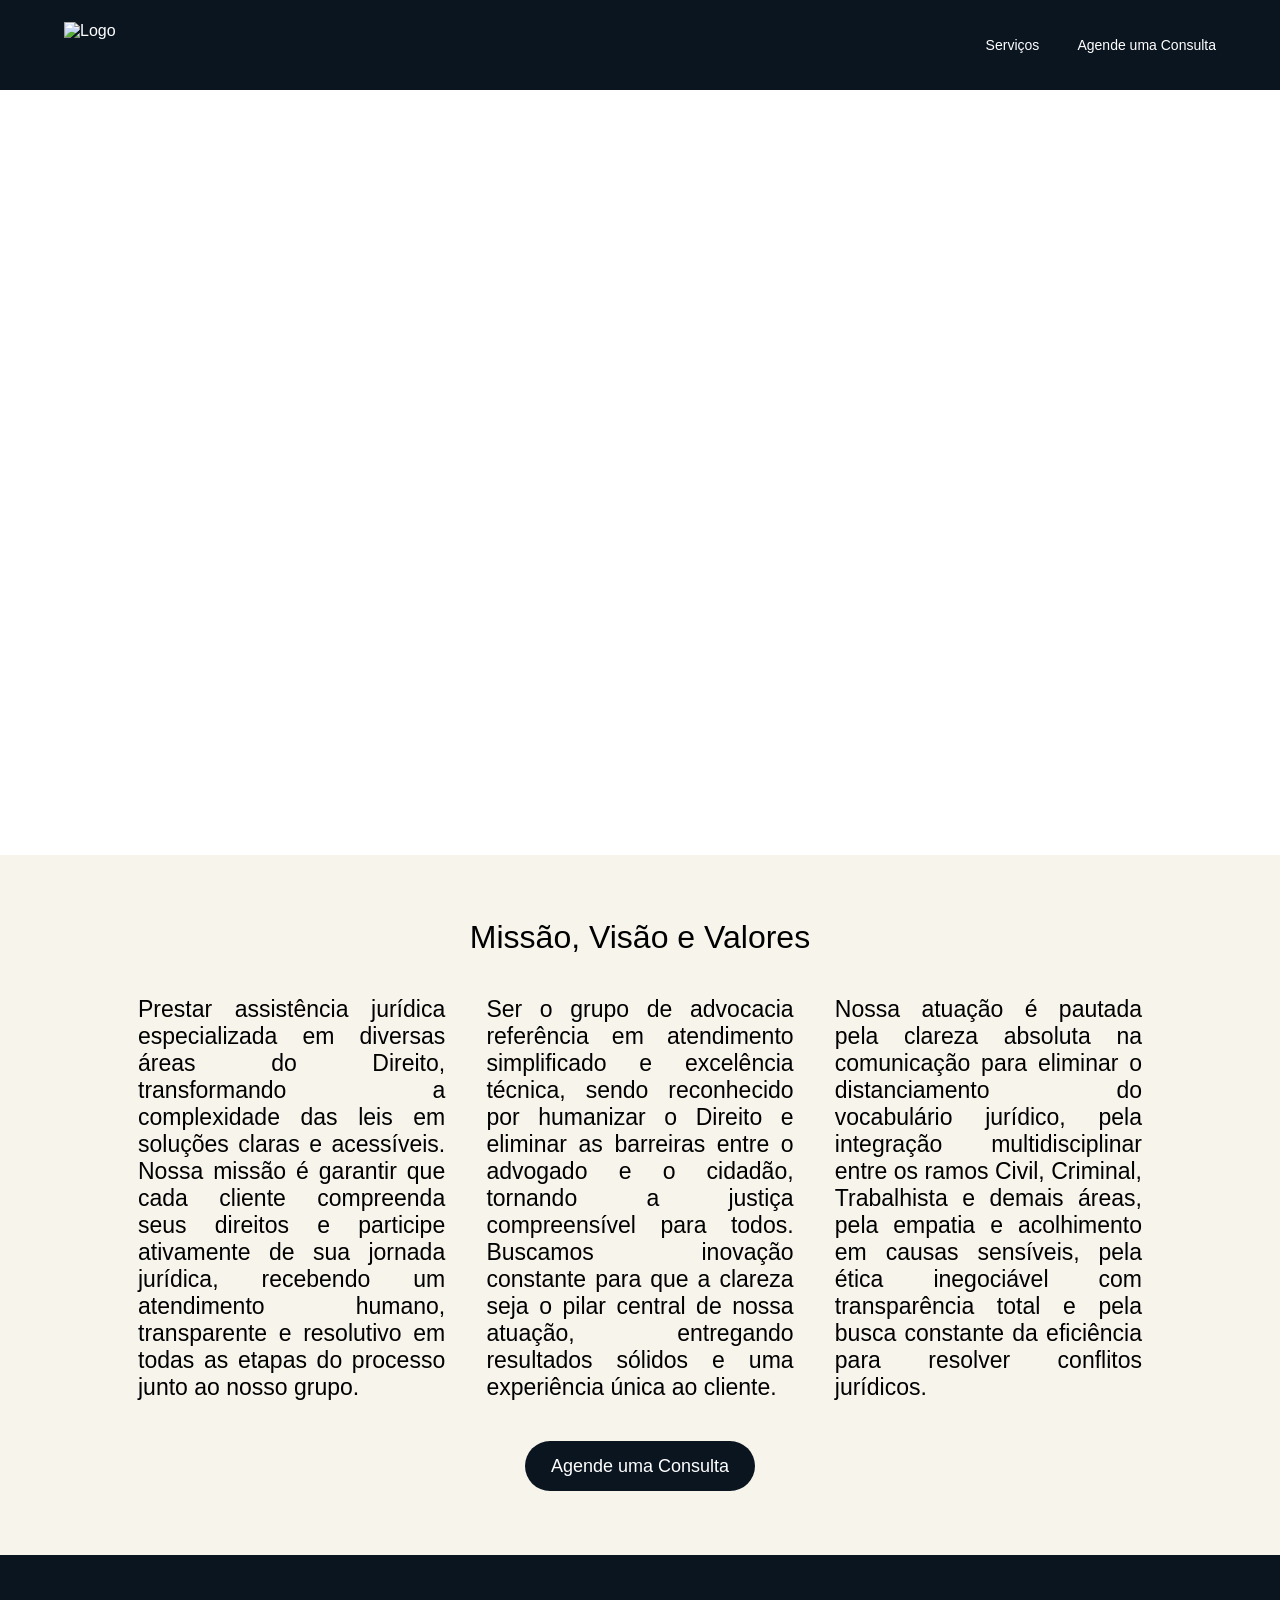
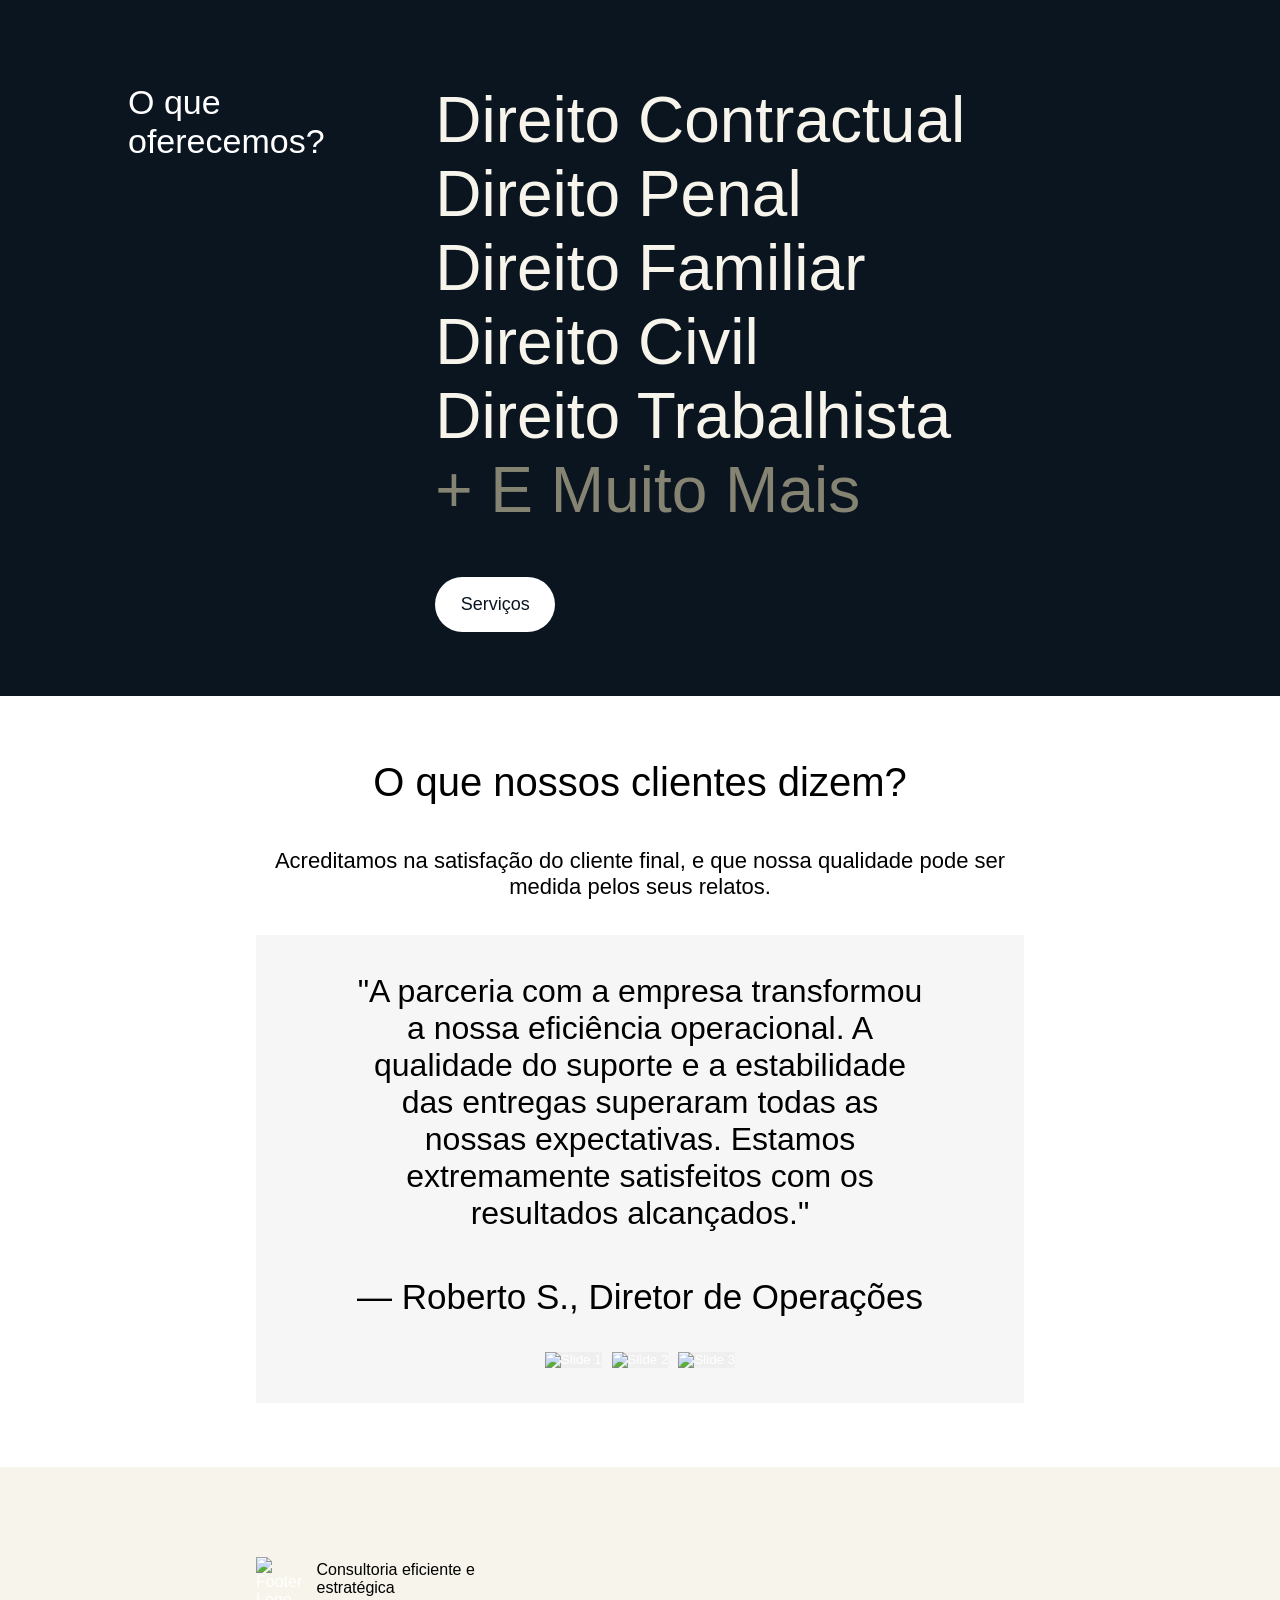
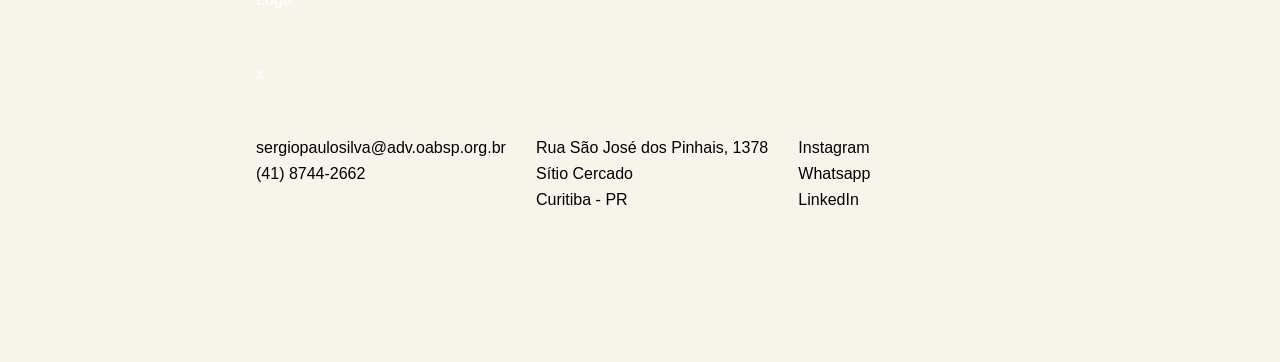
==== index.html @ b02a79e0 "V1 site Versão 1 do site para Sérgio Sant'Ana" ====
<!DOCTYPE html>
<html lang="en">
<head>
    <meta charset="UTF-8">
    <meta name="viewport" content="width=device-width, initial-scale=1.0">
    <link rel="stylesheet" href="./style.css">
    <title>Página Inicial</title>
</head>
<body>
    
    <nav>
        <div class="navigation">
            <img src="../site/image/logo.png" alt="Logo" class="logo">
            <ul>
                <li><a href="servicos.html" target="_blank">Serviços</a></li>
                <li><a href="consultorias.html" target="_blank">Agende uma Consulta</a></li>
            </ul>
        </div>
    </nav>

    <header class="index">

        <div class="header_content">
            <h1>Sant' Ana & Silva</h1>

            <div class="header_subcontent">
                <h2>Advogados e associados,<br/>agradecemos seu interesse</h2>
                <h3>Atuando ativamente no mercado jurídico<br/>desde 2008</h3>
            </div>
        </div>
    
    </header>

    <section class="section_mvv">

        <div class="text_subsection_mvv">
            
            <h1>Missão, Visão e Valores</h1>

            <div class="mvv_paragraphs">
                <div class="mvv_paragraphs_div">
                    <p>Prestar assistência jurídica especializada em diversas áreas do Direito, transformando a complexidade das leis em soluções claras e acessíveis. Nossa missão é garantir que cada cliente compreenda seus direitos e participe ativamente de sua jornada jurídica, recebendo um atendimento humano, transparente e resolutivo em todas as etapas do processo junto ao nosso grupo.</p>
                </div>
                <div class="mvv_paragraphs_div">       
                    <p>Ser o grupo de advocacia referência em atendimento simplificado e excelência técnica, sendo reconhecido por humanizar o Direito e eliminar as barreiras entre o advogado e o cidadão, tornando a justiça compreensível para todos. Buscamos inovação constante para que a clareza seja o pilar central de nossa atuação, entregando resultados sólidos e uma experiência única ao cliente.</p>
                </div>
                <div class="mvv_paragraphs_div">    
                    <p>Nossa atuação é pautada pela clareza absoluta na comunicação para eliminar o distanciamento do vocabulário jurídico, pela integração multidisciplinar entre os ramos Civil, Criminal, Trabalhista e demais áreas, pela empatia e acolhimento em causas sensíveis, pela ética inegociável com transparência total e pela busca constante da eficiência para resolver conflitos jurídicos.</p>
                </div>
            </div>
        </div>

        <button class="text_subsection_mvv_button">
            <a href="consultorias.html" target="_blank">Agende uma Consulta</a>
        </button>

    </section>

    <section class="section_offering">

        <div class="text_subsection_offering">

            <div class="offering_paragraphs_div" style="width: 25%;">
                <p>O que oferecemos?</p>
            </div>

            <div class="offering_paragraphs_div" style="width: 70%;">
                <h1 style="color: #F7F4EB;">Direito Contractual</h1>
                <h1 style="color: #F7F4EB;">Direito Penal</h1>
                <h1 style="color: #F7F4EB;">Direito Familiar</h1>
                <h1 style="color: #F7F4EB;">Direito Civil</h1>
                <h1 style="color: #F7F4EB;">Direito Trabalhista</h1>
                <h1 style="color: #858372;">+ E Muito Mais</h1>

                <button><a href="servicos.html" target="_blank">Serviços</a></button>
            </div>

        </div>

    </section>

    <section class="section_testimonials">

        <div class="testimonials_div">
            <div class="testimonials_title">
                <h1>O que nossos clientes dizem?</h1>
                <h2>Acreditamos na satisfação do cliente final, e que nossa qualidade pode ser medida pelos seus relatos.</h2>
            </div>
            <div class="carousel">
                <div class="slides">
                    
                    <div class="slide" id="slide-1">
                        <p>"A parceria com a empresa transformou a nossa eficiência operacional. A qualidade do suporte e a estabilidade das entregas superaram todas as nossas expectativas. Estamos extremamente satisfeitos com os resultados alcançados."</p>
                        <h1>— Roberto S., Diretor de Operações</h1>
                    </div>
                    
                    <div class="slide" id="slide-2">
                        <p>"Encontramos uma equipe altamente qualificada e comprometida com o nosso sucesso. O impacto na nossa infraestrutura foi imediato, trazendo mais segurança e agilidade para o dia a dia do nosso negócio."</p>
                        <h1>— Mariana L., Gerente de Tecnologia</h1>
                    </div>
                    
                    <div class="slide" id="slide-3">
                        <p>"Excelente experiência do início ao fim. A atenção aos detalhes e o cumprimento rigoroso dos prazos nos dão a certeza de que escolhemos o parceiro ideal para os nossos projetos de inovação."</p>
                        <h1>— Carlos D., Diretor Executivo</h1>
                    </div>
                    
                    <div class="slideshow_navigation">
                        <button class="dot" onclick="irParaSlide(0)">
                            <img src="./image/slide_point.png" alt="Slide 1">
                        </button>
                        <button class="dot" onclick="irParaSlide(1)">
                            <img src="./image/slide_point.png" alt="Slide 2">
                        </button>
                        <button class="dot" onclick="irParaSlide(2)">
                            <img src="./image/slide_point.png" alt="Slide 3">
                        </button>
                    </div>
                </div>
            </div>
        </div>

    </section>

<footer>
    <div class="footer_header">
        <img src="image/footer_logo.png" alt="Footer Logo">
        <p style="color: #000000; margin-bottom: 8px; text-decoration: none;">Consultoria eficiente e estratégica</p>
    </div>x
    
    <div class="contact_information">
        <div class="contact_information_div">
            <p style="color: #000000; margin-bottom: 8px; text-decoration: none;">sergiopaulosilva@adv.oabsp.org.br</p>
            <p style="color: #000000; margin-bottom: 8px; text-decoration: none;">(41) 8744-2662</p>
        </div>
        <div class="contact_information_div">   
            <p style="color: #000000; margin-bottom: 8px; text-decoration: none;">Rua São José dos Pinhais, 1378</p>
            <p style="color: #000000; margin-bottom: 8px; text-decoration: none;">Sítio Cercado</p>
            <p style="color: #000000; margin-bottom: 8px; text-decoration: none;">Curitiba - PR</p>
        </div>
        <div class="contact_information_div">
            <a style="color: #000000; margin-bottom: 8px; text-decoration: none;" href="" target="_blank">Instagram</a>
            <a style="color: #000000; margin-bottom: 8px; text-decoration: none;" href="https://wa.me/554187442662" target="_blank">Whatsapp</a>
            <a style="color: #000000; margin-bottom: 8px; text-decoration: none;" href="" target="_blank">LinkedIn</a>

        </div>
    </div>

    <div class="copyright">

    </div>

</footer>

</body>
<script src="./script.js"></script>
</html>
---- style.css ----
/* ============================================================
   ESTILOS GLOBAIS
   Aplicados em todas as páginas e todos os tamanhos de tela
   ============================================================ */

* {
    margin: 0;
    padding: 0;
    font-family: 'Inter', sans-serif;
    text-decoration: none;
    color: white;
}

body{   
    width: 100%;
    height: 100%;
    display: flex;
    flex-direction: column;
    margin: 0px;
}

/* --- Navegação (global) --- */

nav{
    width: 100%;
    height: 10vh;
    position: fixed;
    display: flex;
    align-items: center;
    justify-content: center;
    background-color: #0B1520;
}

.navigation{
    width: 90%;
    height: 80%;
    display: flex;
    flex-direction: row;
    justify-content: space-between;
    align-items: center;    
}

.logo{
    height: 65%;
    width: auto;
}

ul{
    width: 20%;
    height: 80%;
    display: flex;
    flex-direction: row;
    justify-content: space-between;
    list-style-type: none;
}

li{
    display: flex;
    align-items: center;
}

li a{
    font-size: 14px;
}

/* --- Rodapé (global) --- */

footer{
    width: 100vw;
    height: 55vh;
    padding: 10vh 20vw 10vh 20vw;
    box-sizing: border-box;
    background-color: #F7F4EB;
    display: flex;
    flex-direction: column;
    justify-content: space-between;
}

.footer_header{
    width: 35%;
    height: auto;
    display: flex;
    flex-direction: row;
    align-items: center;
    justify-content: space-between;
}

.footer_header img{
    width: 70px;
    height: auto;    
}

.contact_information{
    width: 80%;
    height: auto;
    display: flex;
    flex-direction: row;
    justify-content: space-between;
}

.contact_information_div{
    display: flex;
    flex-direction: column;
}


/* ============================================================
   INDEX.HTML — Estilos desktop
   ============================================================ */

/* --- Header (index) --- */

header.index{
    width: 100vw;
    height: 95vh;
    background-size: cover;
    display: flex;
    flex-direction: column;
    justify-content: flex-end;
    background-image: url('./image/header_image.png');
}

header h1{
    font-size: 80px;
    font-weight: 20;
}

header h2{
    font-size: 32px;
    font-weight: 100;
}

header h3{
    font-size: 18px;
    font-weight: 100;
}

.header_content{
    width: 80%;
    height: 30%;
    margin-left: auto;
    margin-right: auto;
    margin-bottom: 5%;
    display: flex;
    flex-direction: column;
    justify-content: space-between;
}

.header_subcontent{
    display: flex;
    flex-direction: row;
    justify-content: space-between;
}

/* --- Seção Missão, Visão e Valores (index) --- */

.section_mvv{
    width: 100vw;
    height: auto;
    box-sizing: border-box;
    padding: 5% 0 5% 0;
    background-color: #F7F4EB;   
    display: flex;
    flex-direction: column;
    align-items: center;
}

.text_subsection_mvv{
    width: 80%;
    height: auto;
}

.text_subsection_mvv h1{
    font-family: 'Verdana', sans-serif;
    font-size: 32px;
    font-weight: 500;
    text-align: center;
    color: black;
    margin-bottom: 30px;
}

.text_subsection_mvv_button{
    width: 230px;
    height: 50px;
    margin-top: 30px;
    border-radius: 60px;
    border: none;
    background-color: #0B1520;
}

.text_subsection_mvv_button_white{
    width: 230px;
    height: 50px;
    margin-top: 30px;
    border-radius: 60px;
    border: none;
    background-color: #FFFFFF;
}

.text_subsection_mvv_button_white a{
    font-size: 18px;
    color: #0B1520;
}

.text_subsection_mvv_button a{
    font-size: 18px;    
}

.mvv_paragraphs{
    width: 100%;
    height: auto;
    display: flex;
    flex-direction: row;
    justify-content: space-between;
}

.mvv_paragraphs_div{
    width: 30%;
    height: auto;
    margin: 10px;
    display: flex;
    flex-direction: row;
    justify-content: space-between;
}

.mvv_paragraphs_div p{
    text-align: justify;
    font-size: 23px;
    font-weight: 20;
    color: black;
}

/* --- Seção Ofertas (index) --- */

.section_offering{
    width: 100vw;
    height: auto;
    box-sizing: border-box;
    padding: 10% 0 5% 0;
    background-color: #0B1520;   
    display: flex;
    flex-direction: column;
    align-items: center;
}

.text_subsection_offering{
    width: 80%;
    height: auto;
    display: flex;
    justify-content: space-between;
}

.offering_paragraphs_div{
    width: 45%;
    height: auto;
    display: flex;
    flex-direction: column;
    justify-content: space-between;
}

.offering_paragraphs_div p{
    font-size: 34px;
    font-weight: 20;
}

.offering_paragraphs_div h1{
    font-size: 64px;
    font-weight: 20;
    color: #FFF0C4;
}

.offering_paragraphs_div button{
    width: 120px;
    height: 55px;
    margin-top: 50px;
    background-color: white;
    border-radius: 35px;
    border: none;
}

.offering_paragraphs_div button a{
    font-size: 18px;
    color: #0B1520;
}

/* --- Seção Testemunhos (index) --- */

.section_testimonials{
    width: 100vw;
    height: auto;
    box-sizing: border-box;
    padding: 5% 0 5% 0;
    background-color: #FFFFFF;   
    display: flex;
    flex-direction: column;
    align-items: center;
}

.testimonials_div{
    width: 60%;
    height: auto;
    display: flex;
    flex-direction: column;
}

.testimonials_title{
    height: 140px;
    width: 100%;
    display: flex;
    flex-direction: column;
    justify-content: space-between;
}

.testimonials_title h1{
    font-size: 40px;
    font-weight: 20;
    color: #000000;
    text-align: center;
}

.testimonials_title h2{
    font-size: 22px;
    font-weight: 20;
    color: #000000;
    text-align: center;
}

.carousel{
    width: 100%;
    height: auto;
    display: flex;
    flex-direction: column;
    align-items: center;
}

.slides{
    display: block;
    width: 100%;
    height: auto;
    padding: 5% 12% 0% 12%;
    margin-top: 35px;
    box-sizing: border-box;
    background-color: #F6F6F6;
}

.slides p{
    font-size: 32px;
    font-weight: 20;
    color: #000000;
    text-align: center;
}

.slides h1{
    font-size: 35px;
    font-weight: 20;
    color: #000000;
    text-align: center;
    margin-top: 45px;
}

.slideshow_navigation{
    margin-top: 30px;
    margin-bottom: 30px;
    width: 100%;
    height: auto;
    display: flex;
    flex-direction: row;
    justify-content: center;
}

.slideshow_navigation button{
    border: none;
    margin: 5px;
}

.slideshow_navigation a{
    margin: 0 5px;
}

.slide{
    display: none;
}

.slide.ativo{
    display: block;
}


/* ============================================================
   SERVICOS.HTML — Estilos desktop
   ============================================================ */

/* --- Header (serviços) --- */

header.services{
    width: 100vw;
    height: 95vh;
    background-size: cover;
    box-sizing: border-box;
    padding: 0 0 10vh 5vw;
    display: flex;
    flex-direction: column;
    justify-content: flex-end;
    background-image: url('../site/image/header_image_service.png');
}

header.schedules{
    background-image: url('../site/image/header_image.png');
}

.header_subcontent_services{
    width: 70%;
    height: auto;
}

/* --- Seção Estatísticas (serviços) --- */

.section_statitics{
    width: 100vw;
    height: auto;
    background-color: #F7F4EB;
    display: flex;
    flex-direction: row;
    place-content: center;
    align-items: center;
    box-sizing: border-box;
    padding: 5vh 0 5vh 0;
}

.statitics_content{
    width: 80%;
    height: auto;
    display: flex;
    flex-direction: row;
    justify-content: space-between;
}

.statistic{
    width: auto;
    height: auto;
    display: flex;
    flex-direction: column;
    align-items: center;
}

.statistic h1{
    font-size: 150px;
    font-weight: 20;
    color: #31110F;
}

.statistic p{
    font-size: 22px;
    font-weight: 20;
    color: #31110F;
}

/* --- Seção Serviços (serviços) --- */

.section_services{
    width: 100vw;
    height: auto;
    box-sizing: border-box;
    padding: 5vh 0 5vh 0;
    background-color: #0B1520;   
    display: flex;
    flex-direction: column;
    align-items: center;
    place-content: center;
}

.section_services hr{
    width: 80%;
    height: 2px;
    background-color: #F7F4EB;
    border: none;
    margin: 10px 0 10px 0;
}

.services_header{
    width: 80%;
    height: auto;
    margin-bottom: 30px;
    display: flex;
    align-items: flex-start;
}

.services_header h1{
    font-size: 32px;
    font-weight: 500;
    color: #F7F4EB;
}

.services_content{
    width: 80%;
    height: auto;
    display: flex;
    flex-direction: row;
    justify-content: space-between;
    margin: 10px 0 10px 0;
}

.services_content_header{
    width: 40%;
    height: 100%;
}

.services_content_paragraph{
    width: 30%;
    height: 100%;
}

.services_content_paragraph p{
    text-align: justify;
    font-size: 18px;
    font-weight: 20;
    line-height: 1.3;
}

/* ============================================================
   CONSULTORIAS.HTML — Estilos desktop
   ============================================================ */

/* --- Header (consultorias) --- */

header.consultorias{
    width: 100vw;
    height: 95vh;
    background-size: cover;
    display: flex;
    flex-direction: column;
    justify-content: flex-end;
    background-image: url(./image/header_consultorias.png);
}

.header_content_consultorias{
    width: 80%;
    height: 25%;
    box-sizing: border-box;
    padding: 0 0 0 5vw;
}

.our_services_section{
    width: 100vw;
    height: auto;
    box-sizing: border-box;
    padding: 10vh 5vw 10vh 5vw;
    background-color: #0B1520;   
    display: flex;
    flex-direction: column;
    align-items: center;
    place-content: center;
}

.step{
    display: flex;
    flex-direction: row;
    justify-content: space-between;
    box-sizing: border-box;
    padding: 0 5vw 0 5vw;
    margin-top: 2vh
}

.our_services_content hr{
    margin: 3vh 0 3vh 0;
}

.step_number{
    width: 40%;
    height: auto;
}

.step_number h1{
    font-size: 250px;
    font-weight: lighter;
    color: #F7F4EB;
}

.step_paragraphs{
    width: 40%;
    height: auto;
    display: flex;
    flex-direction: column;
    box-sizing: border-box;
    padding: 5vh 0 5vh 0;
}

.step_paragraphs h3{
    font-size: 22px;
    font-weight: lighter;
    color: #F7F4EB;
}

.step_paragraphs p{
    font-size: 18px;
    font-weight: lighter;
    color: #F7F4EB;
    margin-top: 20px;
}

/* ============================================================
   RESPONSIVO — Tablet (max-width: 1024px)
   ============================================================ */

@media screen and (max-width: 1024px) {

    /* --- Estilos globais --- */

    * {
        margin: 0;
        padding: 0;
        font-family: 'Inter', sans-serif;
        text-decoration: none;
        color: white;
    }

    body{   
        width: 100%;
        height: 100%;
        display: flex;
        flex-direction: column;
        margin: 0px;
    }

    /* --- Navegação --- */

    nav{
        width: 100%;
        height: 10vh;
        position: fixed;
        display: flex;
        align-items: center;
        justify-content: center;
        background-color: #0B1520;
    }

    .navigation{
        width: 90%;
        height: 80%;
        display: flex;
        flex-direction: row;
        justify-content: space-between;
        align-items: center;    
    }

    .logo{
        height: 65%;
        width: auto;
    }

    ul{
        width: 40%;
        height: 80%;
        display: flex;
        flex-direction: row;
        justify-content: space-between;
        list-style-type: none;
    }

    li{
        display: flex;
        align-items: center;
    }

    li a{
        font-size: 18px;
    }

    /* --- Header (index) --- */

    header{
        width: 100vw;
        height: 95vh;
        background-size: cover;
        display: flex;
        flex-direction: column;
        justify-content: flex-end;
    }

    header.index{
        background-image: url('../site/image/header_image_tablet.png');
    }

    header h1{
        font-size: 80px;
        font-weight: 20;
    }

    header h2{
        font-size: 32px;
        font-weight: 100;
    }

    header h3{
        font-size: 24px;
        font-weight: 100;
    }

    .header_content{
        width: 80%;
        height: 30%;
        margin-left: auto;
        margin-right: auto;
        margin-bottom: 0;
        display: flex;
        flex-direction: column;
        justify-content: space-between;
    }

    .header_subcontent{
        display: flex;
        flex-direction: row;
        justify-content: space-between;
    }

    /* --- Seção Missão, Visão e Valores (index) --- */

    .section_mvv{
        width: 100vw;
        height: auto;
        box-sizing: border-box;
        padding: 5% 0 5% 0;
        background-color: #F7F4EB;   
        display: flex;
        flex-direction: column;
        align-items: center;
    }

    .text_subsection_mvv{
        width: 80%;
        height: auto;
    }

    .text_subsection_mvv h1{
        font-family: 'Verdana', sans-serif;
        font-size: 32px;
        font-weight: 500;
        text-align: center;
        color: black;
        margin-bottom: 30px;
    }

    .text_subsection_mvv_button{
        width: 230px;
        height: 50px;
        margin-top: 30px;
        border-radius: 60px;
        border: none;
        background-color: #0B1520;
    }

    .text_subsection_mvv_button a{
        font-size: 18px;    
    }

    .mvv_paragraphs{
        width: 100%;
        height: auto;
        display: flex;
        flex-direction: column;
        justify-content: space-between;
    }

    .mvv_paragraphs_div{
        width: 100%;
        height: auto;
        margin: 10px;
        display: flex;
        flex-direction: row;
        justify-content: space-between;
    }

    .mvv_paragraphs_div p{
        text-align: justify;
        font-size: 24px;
        font-weight: 20;
        color: black;
    }

    /* --- Seção Ofertas (index) --- */

    .section_offering{
        width: 100vw;
        height: auto;
        box-sizing: border-box;
        padding: 10% 0 5% 0;
        background-color: #0B1520;   
        display: flex;
        flex-direction: column;
        align-items: center;
    }

    .text_subsection_offering{
        width: 80%;
        height: auto;
        display: flex;
        justify-content: space-between;
    }

    .offering_paragraphs_div{
        width: 45%;
        height: auto;
        display: flex;
        flex-direction: column;
        justify-content: space-between;
    }

    .offering_paragraphs_div p{
        font-size: 28px;
        font-weight: 20;
    }

    .offering_paragraphs_div h1{
        font-size: 50px;
        font-weight: 20;
        color: #FFF0C4;
    }

    .offering_paragraphs_div button{
        width: 120px;
        height: 55px;
        margin-top: 50px;
        background-color: white;
        border-radius: 35px;
        border: none;
    }

    .offering_paragraphs_div button a{
        font-size: 18px;
        color: #0B1520;
    }

    /* --- Seção Testemunhos (index) --- */

    .section_testimonials{
        width: 100vw;
        height: auto;
        box-sizing: border-box;
        padding: 5% 0 5% 0;
        background-color: #FFFFFF;   
        display: flex;
        flex-direction: column;
        align-items: center;
    }

    .testimonials_div{
        width: 60%;
        height: auto;
        display: flex;
        flex-direction: column;
    }

    .testimonials_title{
        height: auto;
        width: 100%;
        display: flex;
        flex-direction: column;
        justify-content: space-between;
    }

    .testimonials_title h1{
        font-size: 40px;
        font-weight: 20;
        color: #000000;
        text-align: center;
    }

    .testimonials_title h2{
        font-size: 26px;
        font-weight: 20;
        color: #000000;
        text-align: center;
    }

    .carousel{
        width: 100%;
        height: auto;
        display: flex;
        flex-direction: column;
        align-items: center;
    }

    .slides{
        display: block;
        width: 100%;
        height: auto;
        padding: 5% 12% 0% 12%;
        margin-top: 35px;
        box-sizing: border-box;
        background-color: #F6F6F6;
    }

    .slides p{
        font-size: 28px;
        font-weight: 20;
        color: #000000;
        text-align: center;
    }

    .slides h1{
        font-size: 35px;
        font-weight: 20;
        color: #000000;
        text-align: center;
        margin-top: 45px;
    }

    .slideshow_navigation{
        margin-top: 30px;
        margin-bottom: 30px;
        width: 100%;
        height: auto;
        display: flex;
        flex-direction: row;
        justify-content: center;
    }

    .slideshow_navigation button{
        border: none;
        margin: 5px;
    }

    .slideshow_navigation a{
        margin: 0 5px;
    }

    .slide{
        display: none;
    }

    .slide.ativo{
        display: block;
    }

    /* --- Rodapé --- */

    footer{
        width: 100vw;
        height: 55vh;
        padding: 10vh 10vw 10vh 10vw;
        box-sizing: border-box;
        background-color: #F7F4EB;
        display: flex;
        flex-direction: column;
        justify-content: space-between;
    }

    .footer_header{
        width: 55%;
        height: auto;
        display: flex;
        flex-direction: row;
        align-items: center;
        justify-content: space-between;
    }

    .footer_header img{
        width: 70px;
        height: auto;    
    }

    .contact_information{
        width: 80%;
        height: auto;
        display: flex;
        flex-direction: column;
        justify-content: space-between;
    }
    
    /* --- Header (serviços) --- */

    header.services{
        width: 100vw;
        height: 95vh;
        background-size: cover;
        box-sizing: border-box;
        padding: 0 0 10vh 5vw;
        display: flex;
        flex-direction: column;
        justify-content: flex-end;
        background-image: url('../site/image/header_image_service_tablet.png');
    }

    header.schedules{
        background-image: url('../site/image/header_image.png');
    }

    .header_subcontent_services{
        width: 70%;
        height: auto;
    }

    /* --- Seção Estatísticas (serviços) --- */

    .section_statitics{
        width: 100vw;
        height: auto;
        background-color: #F7F4EB;
        display: flex;
        flex-direction: row;
        place-content: center;
        align-items: center;
        box-sizing: border-box;
        padding: 5vh 0 5vh 0;
    }

    .statitics_content{
        width: 80%;
        height: auto;
        display: flex;
        flex-direction: row;
        justify-content: space-between;
    }

    .statistic{
        width: auto;
        height: auto;
        display: flex;
        flex-direction: column;
        align-items: center;
    }

    .statistic h1{
        font-size: 84px;
        font-weight: 20;
        color: #31110F;
    }

    .statistic p{
        font-size: 22px;
        font-weight: 20;
        color: #31110F;
    }

    /* --- Seção Serviços (serviços) --- */

    .section_services{
        width: 100vw;
        height: auto;
        box-sizing: border-box;
        padding: 5vh 0 5vh 0;
        background-color: #0B1520;   
        display: flex;
        flex-direction: column;
        align-items: center;
        place-content: center;
    }

    .section_services hr{
        width: 80%;
        height: 2px;
        background-color: #F7F4EB;
        border: none;
        margin: 10px 0 10px 0;
    }

    .services_header{
        width: 80%;
        height: auto;
        margin-bottom: 30px;
        display: flex;
        align-items: flex-start;
    }

    .services_header h1{
        font-size: 32px;
        font-weight: 500;
        color: #F7F4EB;
    }

    .services_content{
        width: 80%;
        height: auto;
        display: flex;
        flex-direction: row;
        justify-content: space-between;
        margin: 10px 0 10px 0;
    }

    .services_content_header{
        width: 40%;
        height: 100%;
    }

    .services_content_paragraph{
        width: 40%;
        height: 100%;
    }

    .services_content_paragraph p{
        text-align: justify;
        font-size: 20px;
        font-weight: 20;
        line-height: 1.3;
    }

    /* --- Header (consultorias) --- */

    header.consultorias{
        width: 100vw;
        height: 95vh;
        background-size: cover;
        display: flex;
        flex-direction: column;
        justify-content: flex-end;
        background-image: url('./image/header_consultorias_tablet.png');
    }
    
}


/* ============================================================
   RESPONSIVO — Mobile (max-width: 767px)
   ============================================================ */

@media screen and (max-width: 767px) {

    /* --- Estilos globais --- */

    * {
        margin: 0;
        padding: 0;
        font-family: 'Inter', sans-serif;
        text-decoration: none;
        color: white;
    }

    body{   
        width: 100%;
        height: 100%;
        display: flex;
        flex-direction: column;
        margin: 0px;
    }

    /* --- Navegação --- */

    nav{
        width: 100%;
        height: 10vh;
        position: fixed;
        display: flex;
        align-items: center;
        justify-content: center;
        background-color: #0B1520;
    }

    .navigation{
        width: 90%;
        height: 80%;
        display: flex;
        flex-direction: row;
        justify-content: space-between;
        align-items: center;    
    }

    .logo{
        height: 65%;
        width: auto;
    }

    ul{
        width: 60%;
        height: 80%;
        display: flex;
        flex-direction: row;
        justify-content: space-between;
        list-style-type: none;
    }

    li{
        display: flex;
        align-items: center;
    }

    li a{
        font-size: 13px;
    }

    /* --- Header (index) --- */

    header{
        width: 100vw;
        height: 75vh;
        background-size: cover;
        display: flex;
        flex-direction: column;
        justify-content: flex-end;
    }

header.index{
    width: 100vw;
    height: 75vh;
    background-size: cover;
    display: flex;
    flex-direction: column;
    justify-content: flex-end;
    background-image: url('./image/header_image_tablet.png');
}

    header h1{
        font-size: 40px;
        font-weight: 20;
    }

    header h2{
        font-size: 24px;
        font-weight: 100;
    }

    header h3{
        display: none;
    }

    .header_content{
        width: 80%;
        height: 30%;
        margin-left: auto;
        margin-right: auto;
        margin-bottom: 5%;
        display: flex;
        flex-direction: column;
        justify-content: space-between;
    }

    .header_subcontent{
        display: flex;
        flex-direction: row;
        justify-content: space-between;
    }

    /* --- Seção Missão, Visão e Valores (index) --- */

    .section_mvv{
        width: 100vw;
        height: auto;
        box-sizing: border-box;
        padding: 5% 0 5% 0;
        background-color: #F7F4EB;   
        display: flex;
        flex-direction: column;
        align-items: center;
    }

    .text_subsection_mvv{
        width: 80%;
        height: auto;
    }

    .text_subsection_mvv h1{
        font-family: 'Verdana', sans-serif;
        font-size: 26px;
        font-weight: 500;
        text-align: center;
        color: black;
        margin-bottom: 30px;
    }

    .text_subsection_mvv_button{
        width: 230px;
        height: 50px;
        margin-top: 30px;
        border-radius: 60px;
        border: none;
        background-color: #0B1520;
    }

    .text_subsection_mvv_button a{
        font-size: 18px;    
    }

    .text_subsection_mvv_button_white{
        width: 230px;
        height: 45px;
        margin-top: 30px;
        border-radius: 60px;
        border: none;
        background-color: #FFFFFF;
    }

    .text_subsection_mvv_button_white a{
        font-size: 16px;
        color: #0B1520;
    }

    .mvv_paragraphs{
        width: 100%;
        height: auto;
        display: flex;
        flex-direction: column;
        justify-content: space-between;
    }

    .mvv_paragraphs_div{
        width: 100%;
        height: auto;
        margin: 10px;
        display: flex;
        flex-direction: row;
        justify-content: space-between;
    }

    .mvv_paragraphs_div p{
        text-align: justify;
        font-size: 18px;
        font-weight: 20;
        color: black;
    }

    /* --- Seção Ofertas (index) --- */

    .section_offering{
        width: 100vw;
        height: auto;
        box-sizing: border-box;
        padding: 10% 0 5% 0;
        background-color: #0B1520;   
        display: flex;
        flex-direction: column;
        align-items: center;
    }

    .text_subsection_offering{
        width: 80%;
        height: auto;
        display: flex;
        flex-direction: column;
        justify-content: space-between;
    }

    .offering_paragraphs_div{
        width: 45%;
        height: auto;
        display: flex;
        flex-direction: column;
        justify-content: space-between;
    }

    .offering_paragraphs_div p{
        display: none;
    }

    .offering_paragraphs_div h1{
        font-size: 38px;
        font-weight: 20;
        color: #FFF0C4;
    }

    .offering_paragraphs_div button{
        width: 120px;
        height: 45px;
        margin-top: 50px;
        background-color: white;
        border-radius: 35px;
        border: none;
    }

    .offering_paragraphs_div button a{
        font-size: 16px;
        color: #0B1520;
    }

    /* --- Seção Testemunhos (index) --- */

    .section_testimonials{
        width: 100vw;
        height: auto;
        box-sizing: border-box;
        padding: 5% 0 5% 0;
        background-color: #FFFFFF;   
        display: flex;
        flex-direction: column;
        align-items: center;
    }

    .testimonials_div{
        width: 90%;
        height: auto;
        display: flex;
        flex-direction: column;
    }

    .testimonials_title{
        height: auto;
        width: 100%;
        display: flex;
        flex-direction: column;
        justify-content: space-between;
    }

    .testimonials_title h1{
        font-size: 25px;
        font-weight: 20;
        color: #000000;
        text-align: center;
    }

    .testimonials_title h2{
        display: none;
    }

    .carousel{
        width: 100%;
        height: auto;
        display: flex;
        flex-direction: column;
        align-items: center;
    }

    .slides{
        display: block;
        width: 100%;
        height: auto;
        padding: 5% 12% 0% 12%;
        margin-top: 35px;
        box-sizing: border-box;
        background-color: #F6F6F6;
    }

    .slides p{
        font-size: 20px;
        font-weight: 20;
        color: #000000;
        text-align: center;
    }

    .slides h1{
        font-size: 20px;
        font-weight: 20;
        color: #000000;
        text-align: center;
        margin-top: 45px;
    }

    .slideshow_navigation{
        margin-top: 30px;
        margin-bottom: 30px;
        width: 100%;
        height: auto;
        display: flex;
        flex-direction: row;
        justify-content: center;
    }

    .slideshow_navigation button{
        border: none;
        margin: 5px;
    }

    .slideshow_navigation a{
        margin: 0 5px;
    }

    .slide{
        display: none;
    }

    .slide.ativo{
        display: block;
    }

    /* --- Rodapé --- */

    footer{
        width: 100vw;
        height: 55vh;
        padding: 10vh 10vw 10vh 10vw;
        box-sizing: border-box;
        background-color: #F7F4EB;
        display: flex;
        flex-direction: column;
        justify-content: space-between;
    }

    .footer_header{
        width: 100%;
        height: auto;
        display: flex;
        flex-direction: row;
        align-items: center;
        justify-content: space-between;
        margin-bottom: 20px;
    }

    .footer_header img{
        width: 70px;
        height: auto;    
    }

    .contact_information{
        width: 80%;
        height: auto;
        display: flex;
        flex-direction: column;
        justify-content: space-between;
    }
        /* --- Header (serviços) --- */

    header.services{
        width: 100vw;
        height: 70vh;
        background-size: cover;
        box-sizing: border-box;
        padding: 0 0 10vh 5vw;
        display: flex;
        flex-direction: column;
        justify-content: flex-end;
        background-image: url('../site/image/header_image_service_cellphone.png');
    }

    header.schedules{
        background-image: url('../site/image/header_image.png');
    }

    .header_subcontent_services{
        width: 70%;
        height: auto;
    }

    /* --- Seção Estatísticas (serviços) --- */

    .section_statitics{
        width: 100vw;
        height: auto;
        background-color: #F7F4EB;
        display: flex;
        flex-direction: row;
        place-content: center;
        align-items: center;
        box-sizing: border-box;
        padding: 5vh 0 5vh 0;
    }

    .statitics_content{
        width: 80%;
        height: auto;
        display: flex;
        flex-direction: column;
        justify-content: space-between;
    }

    .statistic{
        width: auto;
        height: auto;
        display: flex;
        flex-direction: column;
        align-items: center;
        margin: 10px 0 10px 0;
    }

    .statistic h1{
        font-size: 44px;
        font-weight: 20;
        color: #31110F;
    }

    .statistic p{
        font-size: 16px;
        font-weight: 20;
        color: #31110F;
    }

    /* --- Seção Serviços (serviços) --- */

    .section_services{
        width: 100vw;
        height: auto;
        box-sizing: border-box;
        padding: 5vh 0 5vh 0;
        background-color: #0B1520;   
        display: flex;
        flex-direction: column;
        align-items: center;
        place-content: center;
    }

    .section_services hr{
        width: 80%;
        background-color: #F7F4EB;
        border: none;
        margin: 10px 0 10px 0;
    }

    .services_header{
        width: 80%;
        height: auto;
        margin-bottom: 30px;
        display: flex;
        align-items: flex-start;
    }

    .services_header h1{
        font-size: 22px;
        font-weight: 500;
        color: #F7F4EB;
    }

    .services_content{
        width: 80%;
        height: auto;
        display: flex;
        flex-direction: column;
        justify-content: space-between;
        margin: 10px 0 10px 0;
    }

    .services_content_header{
        width: 100%;
        height: 100%;
        margin-bottom: 30px;
    }

    .services_content_paragraph{
        width: 100%;
        height: 100%;
    }

    .services_content_paragraph p{
        text-align: left;
        font-size: 20px;
        font-weight: 20;
        line-height: 1.3;
    }
    
    /* --- Header (consultorias) --- */

    header.consultorias{
        width: 100vw;
        height: 70vh;
        background-size: cover;
        display: flex;
        flex-direction: column;
        justify-content: flex-end;
        background-image: url(./image/header_consultorias_cellphone.png);
    }

    .our_services_section{
        width: 100vw;
        height: auto;
        box-sizing: border-box;
        padding: 10vh 5vw 10vh 5vw;
        background-color: #0B1520;   
        display: flex;
        flex-direction: column;
        align-items: center;
        place-content: center;
    }

    .step{
        display: flex;
        flex-direction: column;
        justify-content: space-between;
        box-sizing: border-box;
        padding: 0 5vw 0 5vw;
        margin-top: 2vh
    }

    .our_services_content h1{
        font-size: 22px;
        font-weight: 500;
        color: #F7F4EB;
    }

    .our_services_content hr{
        margin: 3vh 0 3vh 0;
    }

    .step_number{
        width: 40%;
        height: auto;
    }

    .step_number h1{
        font-size: 150px;
        font-weight: lighter;
        color: #F7F4EB;
    }

    .step_paragraphs{
        width: 100%;
        height: auto;
        display: flex;
        flex-direction: column;
        box-sizing: border-box;
        padding: 5vh 0 5vh 0;
    }

    .step_paragraphs h3{
        font-size: 22px;
        font-weight: lighter;
        color: #F7F4EB;
    }

    .step_paragraphs p{
        font-size: 18px;
        font-weight: lighter;
        color: #F7F4EB;
        margin-top: 20px;
    }

}
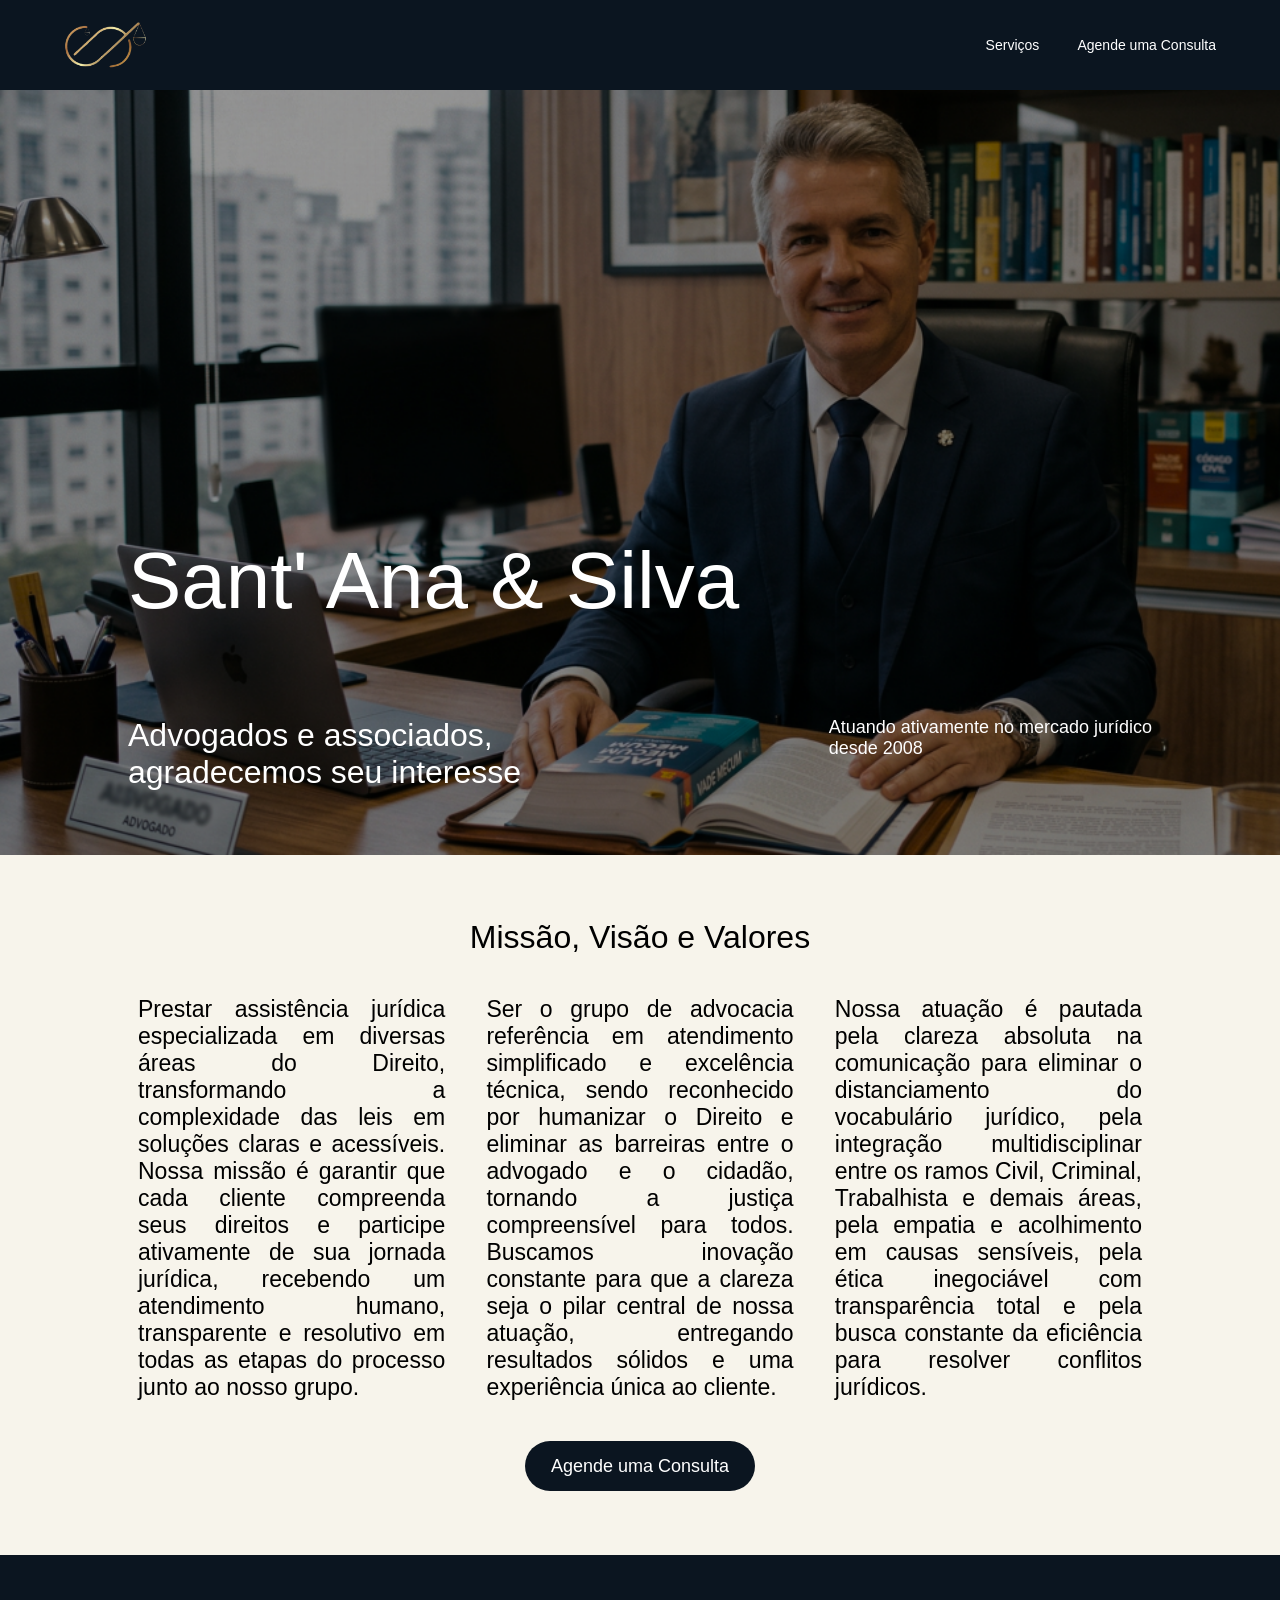
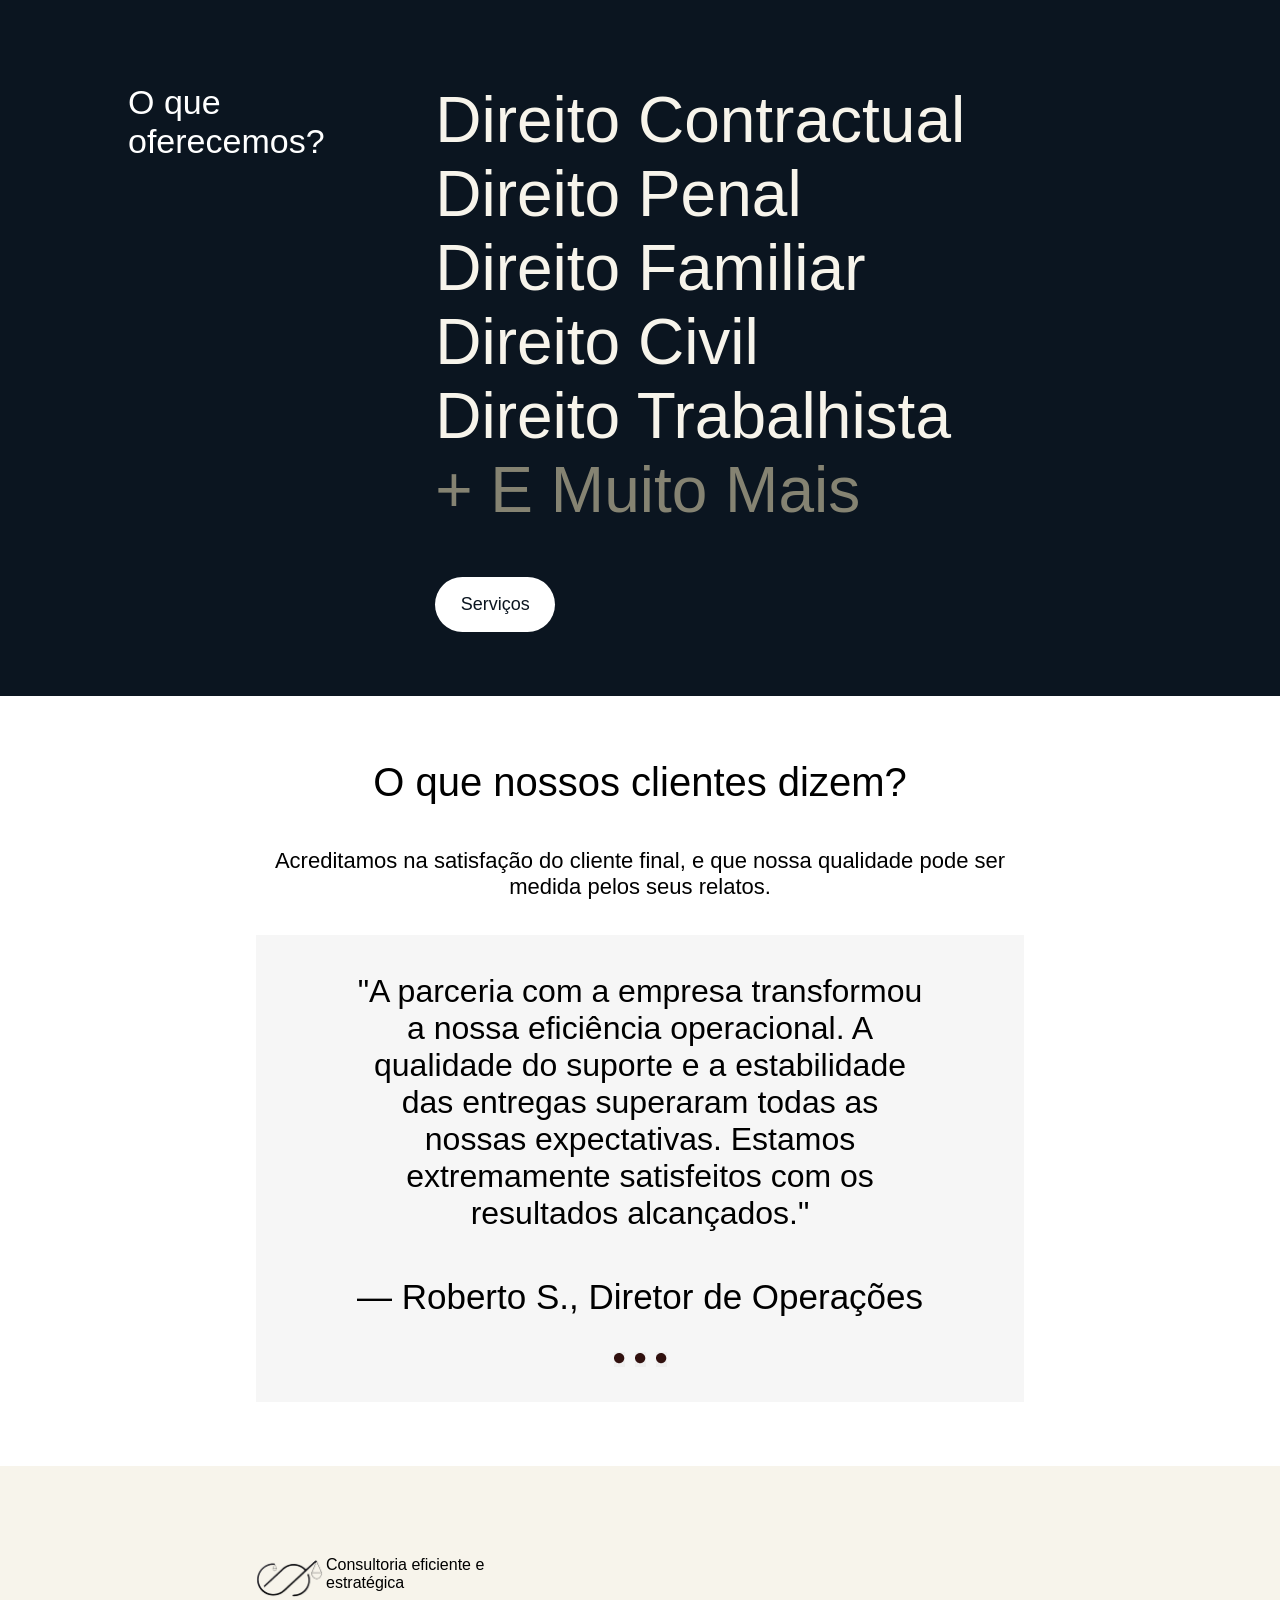
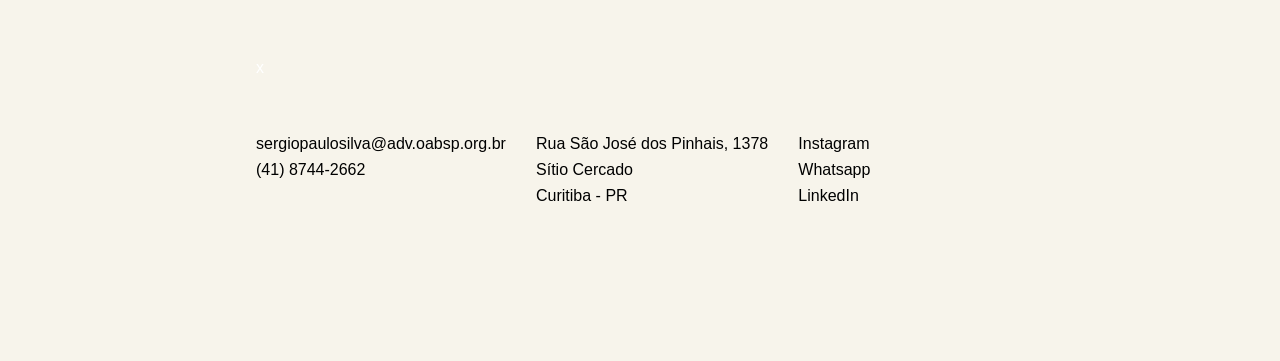
==== commit 09079b61: "Alteracao de link das imagens" ====
--- a/index.html
+++ b/index.html
@@ -10,7 +10,7 @@
     
     <nav>
         <div class="navigation">
-            <img src="../site/image/logo.png" alt="Logo" class="logo">
+            <img src="./image/logo.png" alt="Logo" class="logo">
             <ul>
                 <li><a href="servicos.html" target="_blank">Serviços</a></li>
                 <li><a href="consultorias.html" target="_blank">Agende uma Consulta</a></li>
--- a/style.css
+++ b/style.css
@@ -401,11 +401,11 @@
     display: flex;
     flex-direction: column;
     justify-content: flex-end;
-    background-image: url('../site/image/header_image_service.png');
+    background-image: url('./image/header_image_service.png');
 }
 
 header.schedules{
-    background-image: url('../site/image/header_image.png');
+    background-image: url('./image/header_image.png');
 }
 
 .header_subcontent_services{
@@ -678,7 +678,7 @@
     }
 
     header.index{
-        background-image: url('../site/image/header_image_tablet.png');
+        background-image: url('./image/header_image_tablet.png');
     }
 
     header h1{
@@ -978,11 +978,11 @@
         display: flex;
         flex-direction: column;
         justify-content: flex-end;
-        background-image: url('../site/image/header_image_service_tablet.png');
+        background-image: url('./image/header_image_service_tablet.png');
     }
 
     header.schedules{
-        background-image: url('../site/image/header_image.png');
+        background-image: url('./image/header_image.png');
     }
 
     .header_subcontent_services{
@@ -1505,11 +1505,11 @@
         display: flex;
         flex-direction: column;
         justify-content: flex-end;
-        background-image: url('../site/image/header_image_service_cellphone.png');
+        background-image: url('./image/header_image_service_cellphone.png');
     }
 
     header.schedules{
-        background-image: url('../site/image/header_image.png');
+        background-image: url('./image/header_image.png');
     }
 
     .header_subcontent_services{
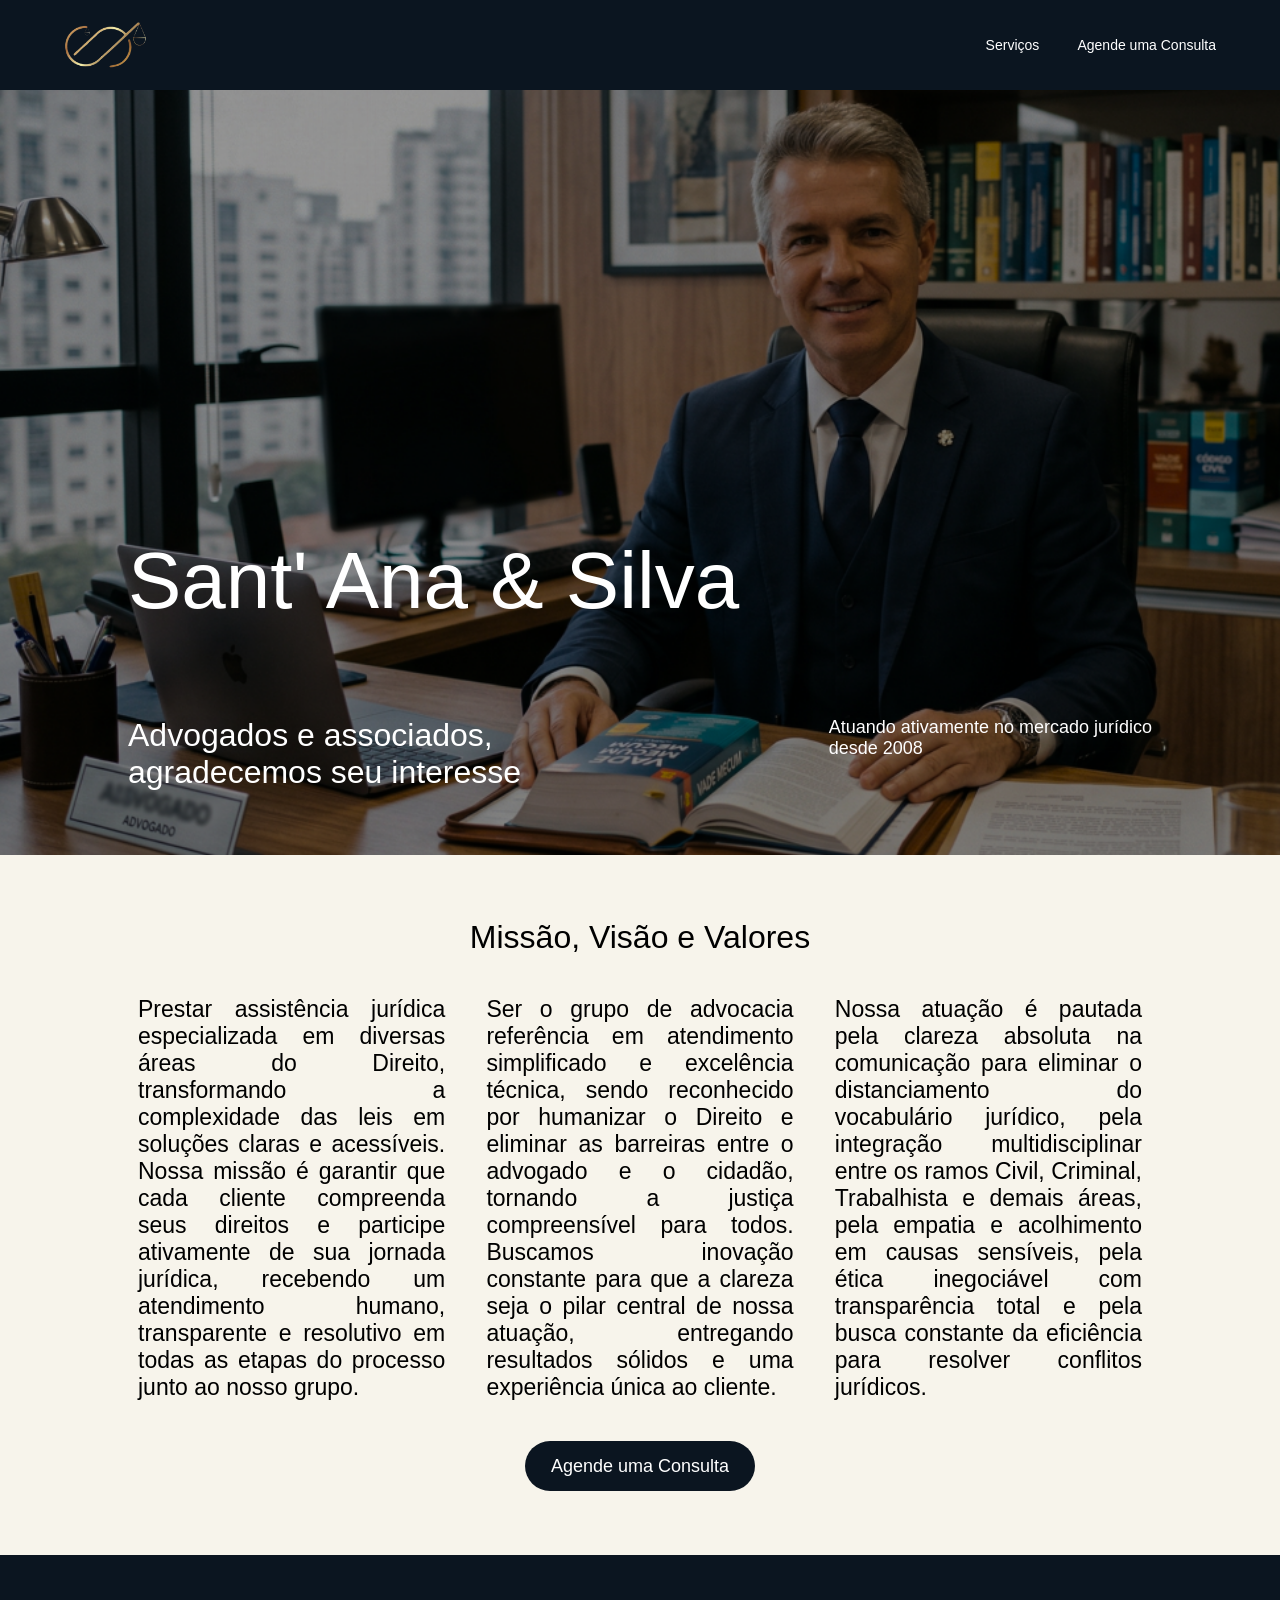
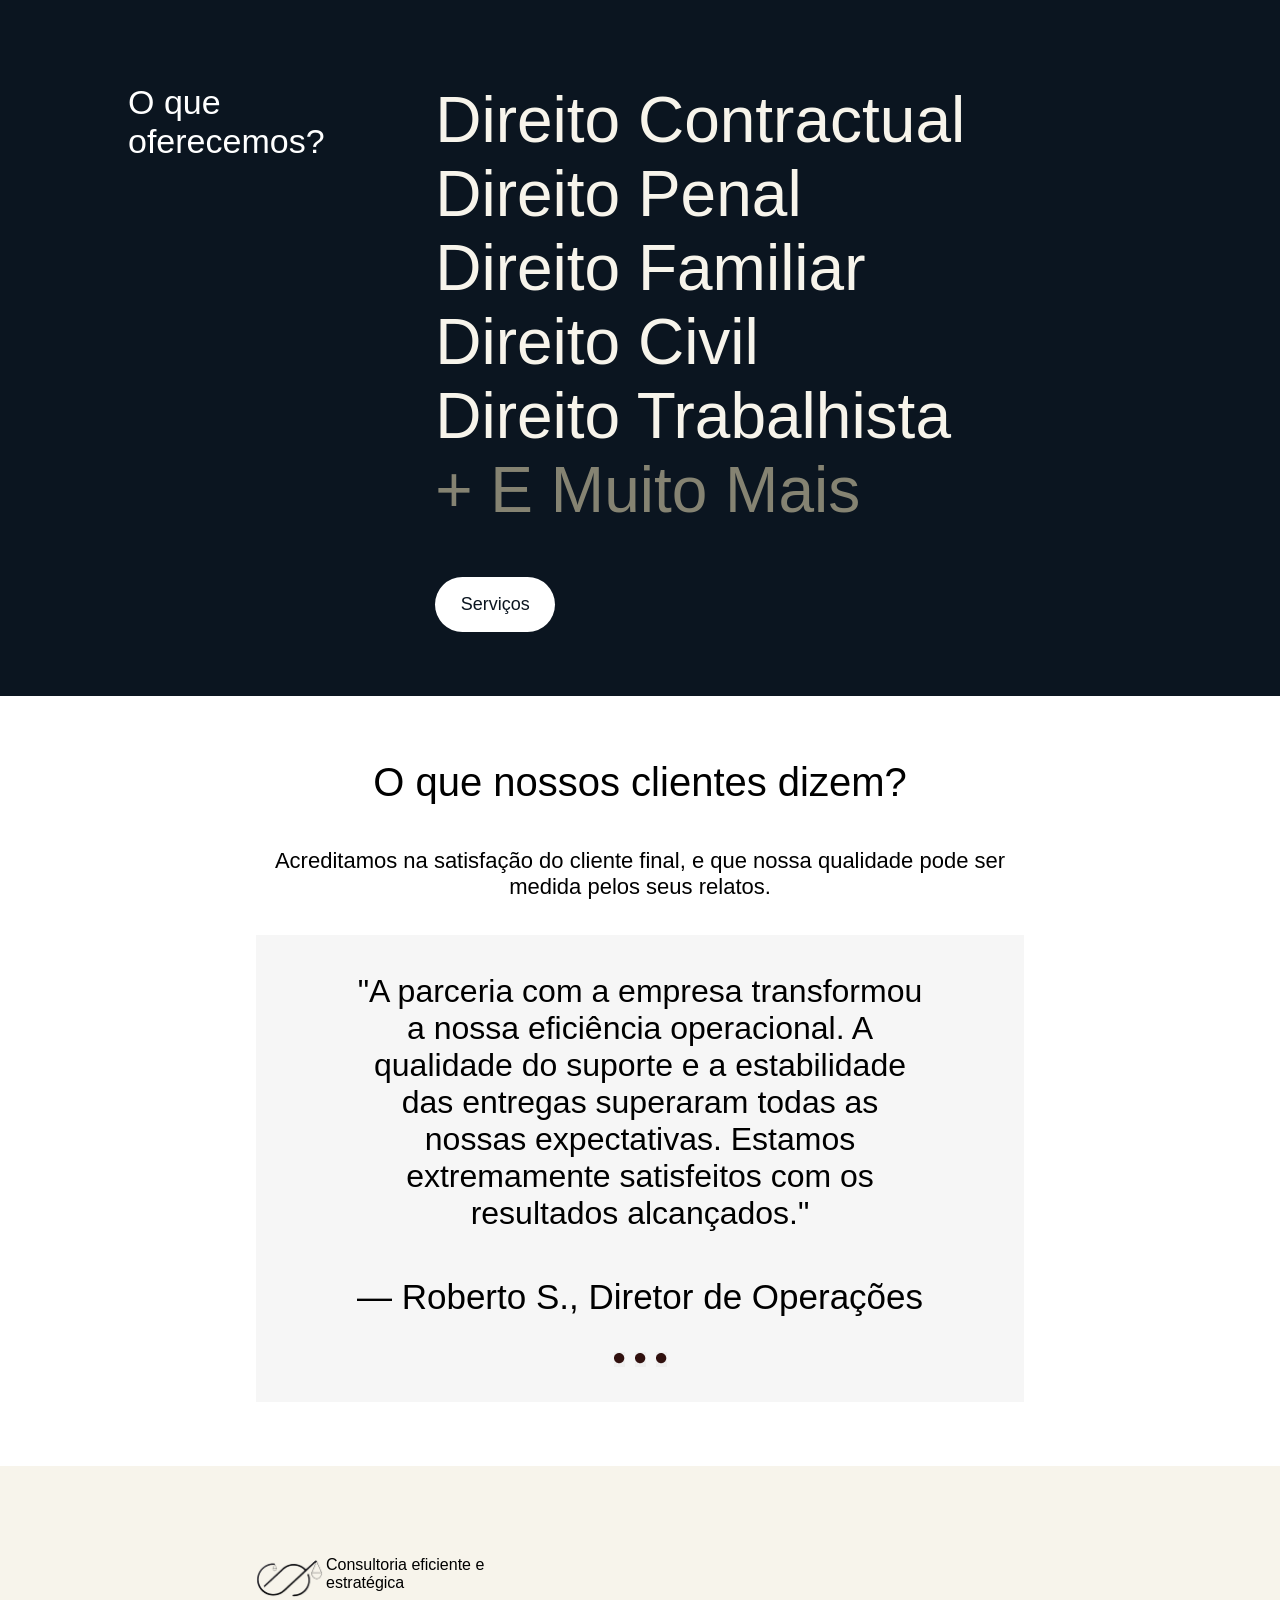
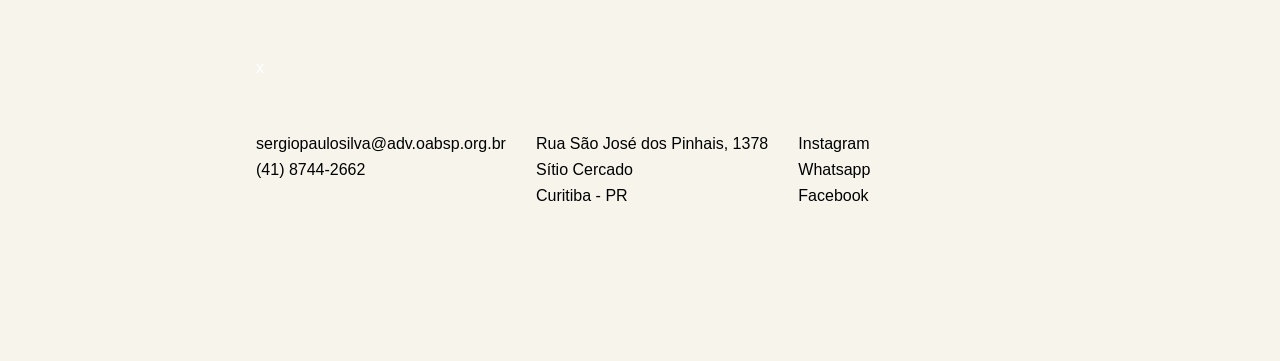
==== commit 3e694fc6: "Correção de links do footer e retirada dos comentários" ====
--- a/index.html
+++ b/index.html
@@ -138,10 +138,9 @@
             <p style="color: #000000; margin-bottom: 8px; text-decoration: none;">Curitiba - PR</p>
         </div>
         <div class="contact_information_div">
-            <a style="color: #000000; margin-bottom: 8px; text-decoration: none;" href="" target="_blank">Instagram</a>
+            <a style="color: #000000; margin-bottom: 8px; text-decoration: none;" href="https://www.instagram.com/advocacia_santanaesilva?igsh=bnplYmMyemJzZ3Jh" target="_blank">Instagram</a>
             <a style="color: #000000; margin-bottom: 8px; text-decoration: none;" href="https://wa.me/554187442662" target="_blank">Whatsapp</a>
-            <a style="color: #000000; margin-bottom: 8px; text-decoration: none;" href="" target="_blank">LinkedIn</a>
-
+            <a style="color: #000000; margin-bottom: 8px; text-decoration: none;" href="https://www.facebook.com/share/1D1QsR8iRb/" target="_blank">Facebook</a>
         </div>
     </div>
 
--- a/style.css
+++ b/style.css
@@ -1204,7 +1204,7 @@
     }
 
     header h2{
-        font-size: 24px;
+        font-size: 18px;
         font-weight: 100;
     }
 
